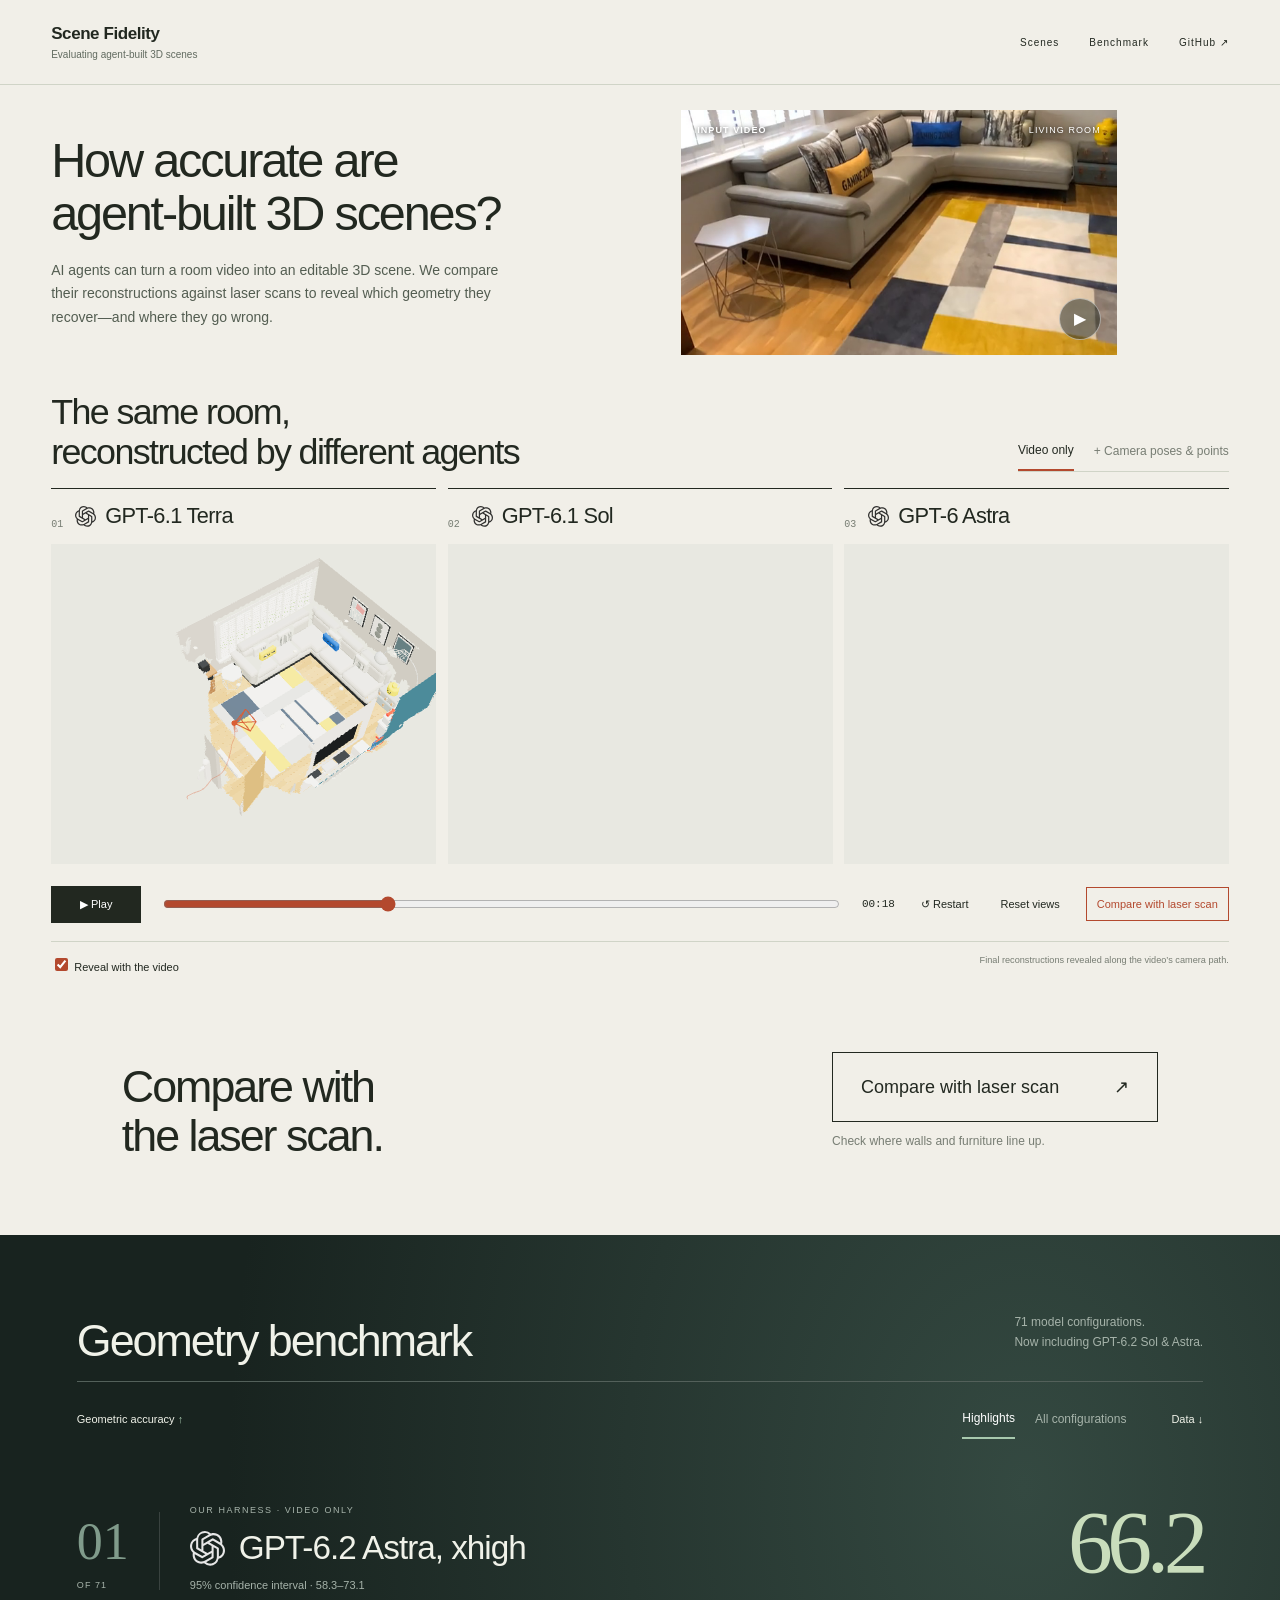
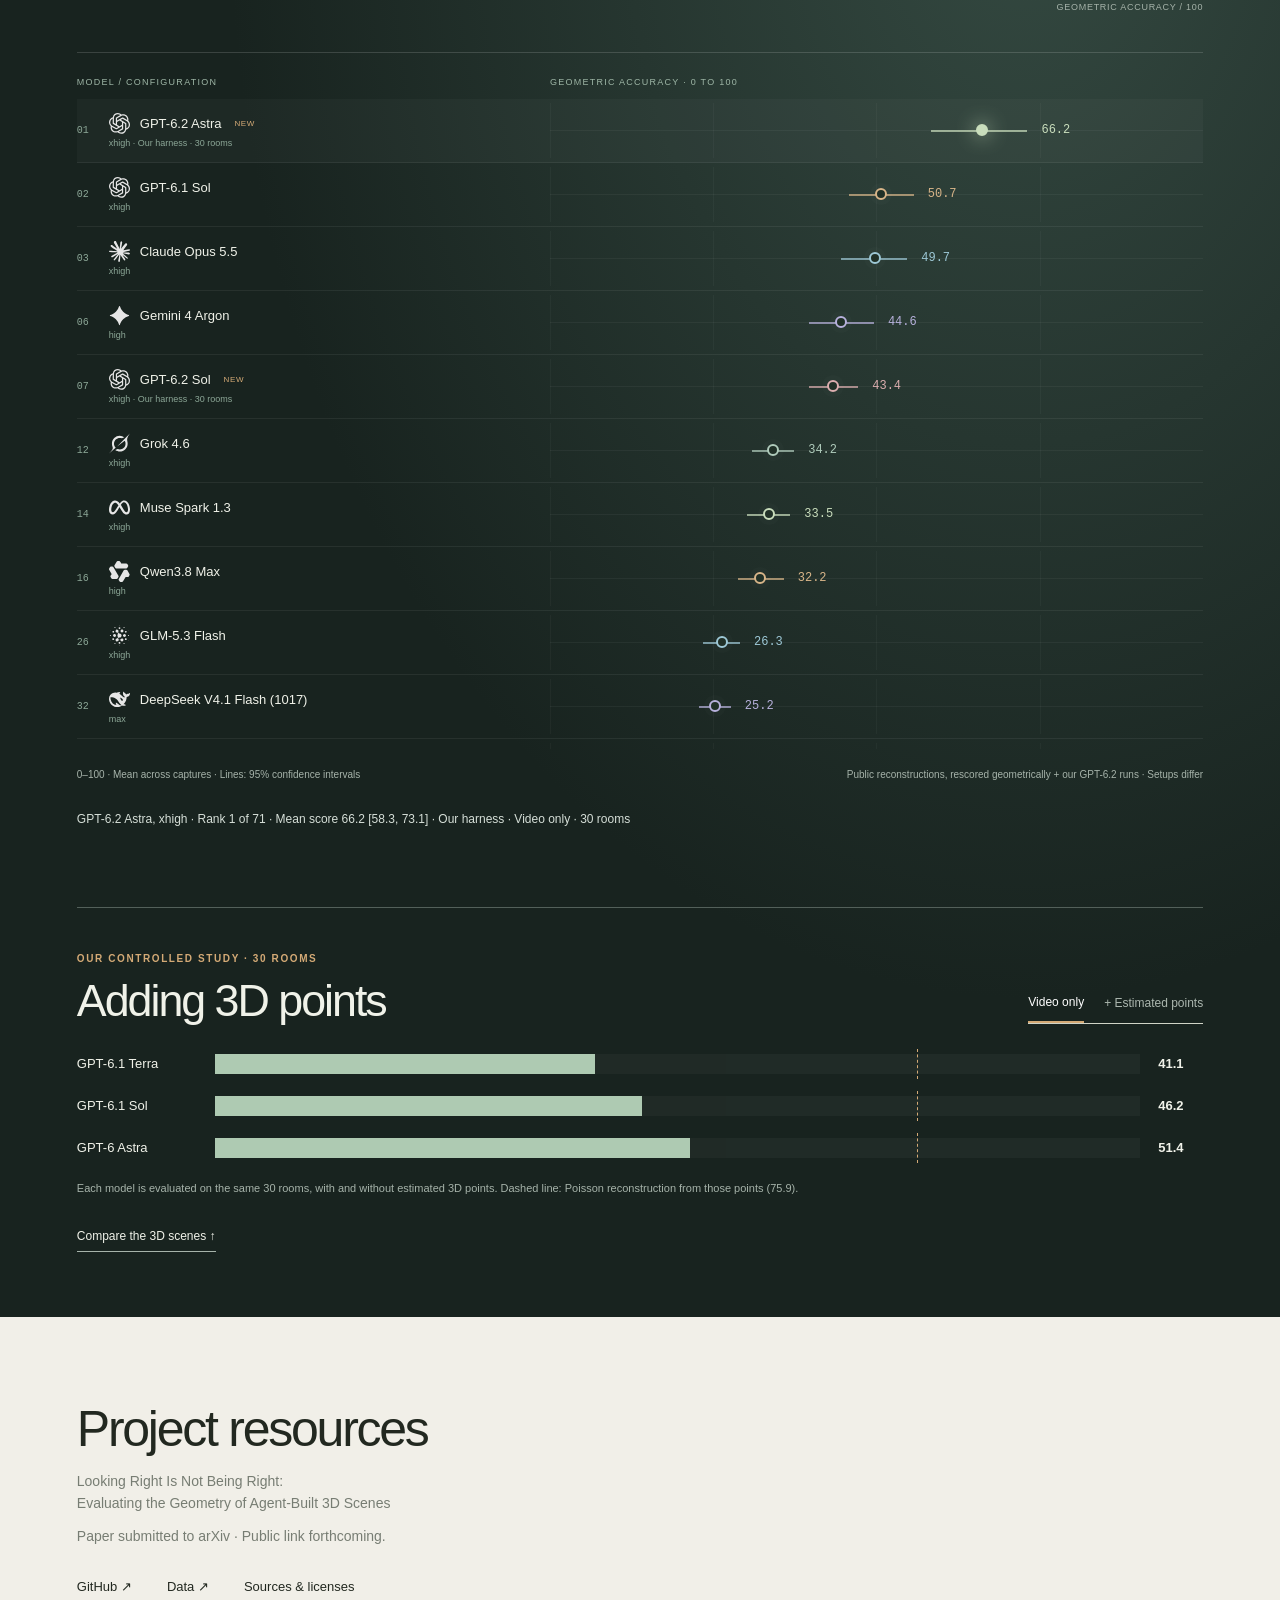
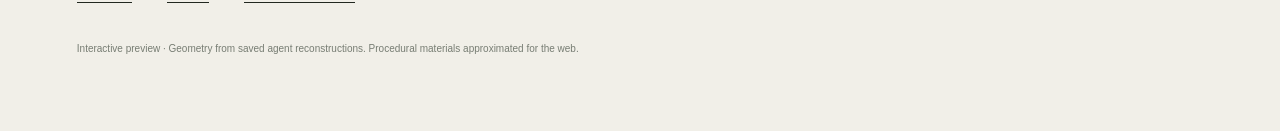
==== site/index.html @ ccc1dfe9 "Publish Scene Fidelity interactive geometry demo" ====
<!doctype html><html lang="en"><head><meta charset="UTF-8"><meta name="viewport" content="width=device-width,initial-scale=1"><title>Scene Fidelity — Evaluating Agent-Built 3D Scenes</title><meta name="description" content="Scene Fidelity evaluates the geometry of agent-built 3D scenes. Compare room reconstructions, inspect laser-scan alignment, and explore model scores."><meta name="theme-color" content="#f1efe8"><meta property="og:type" content="website"><meta property="og:title" content="Scene Fidelity"><meta property="og:description" content="How accurate are agent-built 3D scenes? Explore the reconstructions and geometry benchmark."><meta property="og:url" content="https://albertlongzi.github.io/looking-right-being-right/"><link rel="canonical" href="https://albertlongzi.github.io/looking-right-being-right/"><link rel="icon" type="image/svg+xml" href="favicon.svg"><link rel="stylesheet" href="style.css"></head><body>
<header><a class="project-identity" href="#"><strong>Scene Fidelity</strong><span>Evaluating agent-built 3D scenes</span></a><nav><a href="#compare">Scenes</a><a href="#benchmark">Benchmark</a><a href="https://github.com/Albertlongzi/looking-right-being-right" target="_blank" rel="noopener">GitHub ↗</a></nav></header>
<main><section class="opening"><div class="title"><h1>How accurate are<br>agent-built 3D scenes?</h1><p>AI agents can turn a room video into an editable 3D scene. We compare their reconstructions against laser scans to reveal which geometry they recover—and where they go wrong.</p></div><div class="source"><video id="video" src="./assets/video.mp4" poster="./assets/frame.png" muted playsinline preload="metadata" loop></video><span class="film-label">INPUT VIDEO <b>LIVING ROOM</b></span><button id="start" aria-label="Play synchronized comparison">▶</button></div></section>
<section id="compare" class="comparison-section"><div class="section-top"><div><h2>The same room,<br>reconstructed by different agents</h2></div><div class="conditions"><button class="active" data-condition="C0">Video only</button><button data-condition="C2">+ Camera poses &amp; points</button></div></div>
<div class="mobile-models" role="group" aria-label="Choose model"><button data-mobile="0" class="active">GPT-6.1 Terra</button><button data-mobile="1">GPT-6.1 Sol</button><button data-mobile="2">GPT-6 Astra</button></div><div class="triptych"><article><div class="model-head"><span>01</span><h3><img class="model-logo" src="logos/openai.svg" alt="">GPT-6.1 Terra</h3></div><iframe title="Terra interactive reconstruction" data-src="./viewer.html?model=terra"></iframe></article><article><div class="model-head"><span>02</span><h3><img class="model-logo" src="logos/openai.svg" alt="">GPT-6.1 Sol</h3></div><iframe title="Sol interactive reconstruction" data-src="./viewer.html?model=sol"></iframe></article><article><div class="model-head"><span>03</span><h3><img class="model-logo" src="logos/openai.svg" alt="">GPT-6 Astra</h3></div><iframe title="Astra interactive reconstruction" data-src="./viewer.html?model=astra"></iframe></article></div>
<div class="transport"><button id="play">▶ Play</button><input id="time" aria-label="Video timeline" type="range" min="0" max="54.8" step=".01" value="18"><output id="clock">00:18</output><button id="restart">↺ Restart</button><button id="reset">Reset views</button><button id="scan-near" aria-pressed="false">Compare with laser scan</button></div>
<div id="scan-compare" hidden><div class="scan-legend"><span>RECONSTRUCTION</span><span>LASER SCAN</span></div><label for="scan-split">Slide to compare the same space</label><input id="scan-split" type="range" min="0" max="100" value="50" aria-label="Reconstruction versus laser scan"><p>Same viewpoint and scale · Both cut at 1.25 m above the floor to expose the interior.</p></div><div class="reveal-row"><label><input id="reveal" type="checkbox" checked> Reveal with the video</label><small>Final reconstructions revealed along the video’s camera path.</small></div>
<div class="truth"><div><h2>Compare with<br>the laser scan.</h2></div><div><button id="scan" aria-pressed="false">Compare with laser scan <span>↗</span></button><p>Check where walls and furniture line up.</p></div></div>
</section>
<section id="benchmark"><div class="section-top"><div><h2>Geometry benchmark</h2></div><p class="bench-note">71 model configurations.<br>Now including GPT-6.2 Sol &amp; Astra.</p></div><div class="board-top"><span>Geometric accuracy <b>↑</b></span><div><button id="families" class="active">Highlights</button><button id="all">All configurations</button></div><a href="benchmark.json" download>Data ↓</a></div><div id="leader-focus" aria-live="polite"></div><div class="map-label"><span>MODEL / CONFIGURATION</span><span>GEOMETRIC ACCURACY · 0 TO 100</span></div><div id="chart" aria-label="Geometric accuracy by model family"></div><div class="board-foot"><span>0–100 · Mean across captures · Lines: 95% confidence intervals</span><span>Public reconstructions, rescored geometrically + our GPT-6.2 runs · Setups differ</span></div><p class="benchmark-detail" id="detail" aria-live="polite">Select a model to explore its score and uncertainty.</p>
<div class="study"><span class="kicker">OUR CONTROLLED STUDY · 30 ROOMS</span><div class="study-heading"><h2>Adding 3D points</h2><div class="conditions"><button data-study="video" class="active">Video only</button><button data-study="points">+ Estimated points</button></div></div><div id="study-bars"></div><p class="study-note">Each model is evaluated on the same 30 rooms, with and without estimated 3D points. Dashed line: Poisson reconstruction from those points (75.9).</p><a class="back-link" href="#compare" id="try-points">Compare the 3D scenes ↑</a></div></section>
<footer><h2>Project resources</h2><p class="paper-title">Looking Right Is Not Being Right:<br>Evaluating the Geometry of Agent-Built 3D Scenes</p><p id="paper-status">Paper submitted to arXiv · Public link forthcoming.</p><div><a href="https://github.com/Albertlongzi/looking-right-being-right" target="_blank" rel="noopener">GitHub ↗</a><a href="https://huggingface.co/datasets/Zylong/looking-right-being-right" target="_blank" rel="noopener">Data ↗</a><a href="credits.html">Sources &amp; licenses</a></div><small>Interactive preview · Geometry from saved agent reconstructions. Procedural materials approximated for the web.</small></footer></main><script type="module" src="page.js"></script></body></html>
---- site/style.css ----
:root{--paper:#f1efe8;--ink:#222820;--mute:#777d73;--accent:#b3492e;--line:#d0d4c7}*{box-sizing:border-box}body{margin:0;background:var(--paper);color:var(--ink);font-family:Arial,sans-serif}html{scroll-behavior:smooth}a{color:inherit;text-decoration:none}button{font:inherit;color:inherit;cursor:pointer}button,a,input{outline-offset:5px}header{padding:24px 4%;display:flex;justify-content:space-between;border-bottom:1px solid var(--line);font-size:10px;letter-spacing:.1em}header>a{font-weight:700}nav{display:flex;gap:30px}.opening{display:grid;grid-template-columns:1fr 1fr;min-height:370px;padding:35px 4% 25px;gap:7%;align-items:center}.kicker{font-size:10px;letter-spacing:.16em;color:var(--accent);font-weight:700}h1{font-size:clamp(40px,5vw,78px);font-weight:400;letter-spacing:-.065em;line-height:1.02;margin:20px 0}em{font:inherit;font-family:Georgia,serif;color:var(--accent)}.title p{font-size:14px;color:var(--mute)}.source{position:relative;aspect-ratio:16/9;overflow:hidden;background:#252920}.source video{width:100%;height:100%;object-fit:cover}.film-label{position:absolute;top:15px;left:16px;right:16px;font-size:9px;letter-spacing:.12em;color:white;text-shadow:0 1px 5px #000}.film-label b{float:right;font-weight:400}#start{position:absolute;bottom:15px;right:16px;border:1px solid #ffffff80;border-radius:50%;width:42px;height:42px;background:#1d241f80;color:white}.comparison-section{padding:20px 4% 0}.section-top{display:flex;justify-content:space-between;align-items:end;margin-bottom:25px;gap:20px}h2{font-size:clamp(30px,3.5vw,54px);letter-spacing:-.045em;font-weight:400;margin:10px 0 0;line-height:1.08}.conditions{display:flex;border-bottom:1px solid var(--line);gap:20px}.conditions button,.board-top button{border:0;background:none;padding:12px 0;font-size:12px;color:var(--mute)}.conditions button.active,.board-top button.active{border-bottom:2px solid var(--accent);color:var(--ink)}.triptych{display:grid;grid-template-columns:repeat(3,1fr);gap:12px}.model-head{display:flex;align-items:baseline;gap:12px;border-top:1px solid var(--ink);padding:14px 0}.model-head>span{font:10px monospace;color:var(--mute)}h3{font-size:23px;font-weight:400;letter-spacing:-.03em;margin:0}.model-head small{margin-left:auto;color:var(--mute);font-size:10px}iframe{border:0;width:100%;height:clamp(260px,28vw,430px);background:#e8e8e1}.transport{display:flex;gap:20px;align-items:center;border-bottom:1px solid var(--line);padding:18px 0}.transport button{background:none;border:0;font-size:11px}.transport #play{background:var(--ink);color:white;min-width:90px;padding:12px}.transport input{flex:1;min-width:0;accent-color:var(--accent)}output{font:11px monospace}.reveal-row{display:flex;justify-content:space-between;padding:13px 0;font-size:11px}.reveal-row small{color:var(--mute)}input[type=checkbox]{accent-color:var(--accent)}.truth{display:flex;justify-content:space-between;align-items:center;padding:65px 6% 75px;gap:20px}.truth h2{font-size:clamp(35px,4vw,64px)}#scan{border:1px solid var(--ink);background:transparent;font-size:18px;padding:23px 28px;min-width:300px;transition:.2s}#scan span{margin-left:50px}#scan:hover,#scan[aria-pressed=true]{background:var(--ink);color:white}.truth p{font-size:12px;color:var(--mute)}#benchmark{background:#1e2826;color:#f0f2e9;padding:65px 6%;scroll-margin-top:10px}#benchmark .kicker{color:#d4aa76}.bench-note{color:#a6b3aa;font-size:12px;line-height:1.7}.board-top{display:flex;align-items:center;gap:25px;border-top:1px solid #53605a;padding:17px 0;font-size:11px}.board-top b{color:#a7c8ad}.board-top>div{margin-left:auto;display:flex;gap:20px}.board-top button{color:#a6b3aa}.board-top button.active{color:white;border-color:#a7c8ad}.board-top>a{margin-left:20px}#chart{display:flex;gap:14px;height:330px;align-items:stretch;overflow-x:auto;padding-top:25px;scrollbar-color:#768b7d #1e2826}.bar-item{min-width:65px;flex:1;background:none;border:0;color:inherit;position:relative;display:flex;flex-direction:column;justify-content:end;align-items:center;padding:0 0 5px}.bar-space{height:245px;width:100%;display:flex;align-items:flex-end;justify-content:center;position:relative;border-bottom:1px solid #53605a;background:repeating-linear-gradient(to top,transparent 0,transparent 60px,#ffffff09 60px,#ffffff09 61px)}.bar{width:65%;max-width:60px;height:var(--height);background:linear-gradient(0deg,#638976,#c9ddbc);position:relative;transition:filter .2s}.bar-item:nth-child(3n+2) .bar{background:linear-gradient(0deg,#6a8588,#c2d3d2)}.bar-item:hover .bar,.bar-item.selected .bar{filter:brightness(1.3)}.bar-value{position:absolute;top:-23px;left:0;width:100%;font-size:13px}.ci{position:absolute;bottom:var(--lo);height:var(--range);width:1px;background:#f8f2d9;left:50%;z-index:2}.ci:before,.ci:after{content:'';position:absolute;width:7px;height:1px;background:inherit;left:-3px}.ci:after{bottom:0}.bar-name{height:45px;font-size:10px;line-height:1.3;margin-top:14px;max-width:95px}.board-foot{display:flex;justify-content:space-between;font-size:10px;color:#a6b3aa;padding:20px 0;gap:20px}.benchmark-detail{min-height:40px;font-size:12px;color:#d6dfd8}.study{margin-top:55px;padding-top:40px;border-top:1px solid #53605a}.study-heading{display:flex;align-items:end;justify-content:space-between;gap:25px;margin-bottom:30px}.study-heading em{color:#d4aa76}.study .conditions button{color:#acb7af}.study .conditions button.active{color:white;border-color:#d4aa76}.study-row{display:grid;grid-template-columns:65px 1fr 45px;gap:18px;align-items:center;margin:22px 0;font-size:13px}.study-track{height:20px;background:#ffffff09;position:relative}.study-track:after{content:'';position:absolute;left:75.9%;top:-5px;bottom:-5px;border-left:1px dashed #d4aa76}.study-fill{height:100%;background:#aecab2;transition:width .7s cubic-bezier(.2,.7,.2,1)}.study-note{font-size:11px;color:#a6b3aa;line-height:1.6}.back-link{display:inline-block;margin-top:20px;border-bottom:1px solid #a6b3aa;padding-bottom:8px;font-size:12px}footer{padding:75px 6%}footer h2{font-size:clamp(38px,5vw,75px)}footer p{color:var(--mute);font-size:14px}footer>div{display:flex;gap:35px;margin:35px 0}footer a{border-bottom:1px solid var(--ink);padding-bottom:8px;font-size:13px}footer small{color:var(--mute);font-size:10px}.title,.source{animation:arrive .8s both}.source{animation-delay:.12s}@keyframes arrive{from{opacity:0;transform:translateY(15px)}to{opacity:1;transform:none}}@media(max-width:700px){header{font-size:8px}nav{gap:15px}.opening{gap:20px;grid-template-columns:1fr;padding-top:28px}h1{font-size:52px}.source{aspect-ratio:16/9}.section-top{display:block}.conditions{margin-top:18px;width:max-content}.triptych{gap:5px}iframe{height:235px}.model-head{gap:5px}.model-head h3{font-size:17px}.model-head small{display:none}.transport{gap:8px;flex-wrap:wrap}.transport #reset{display:none}.reveal-row{gap:15px;line-height:1.5}.reveal-row small{max-width:160px}.truth{padding:45px 0;display:block}.truth>div+div{margin-top:25px}#scan{min-width:0;width:100%}#benchmark{padding:45px 5%}.board-top{flex-wrap:wrap;gap:12px}.board-top>div{margin-left:0}.board-top>a{margin-left:auto}.board-foot{display:block;line-height:1.8}.board-foot span{display:block}.study-heading{display:block}footer{padding:50px 5%}}@media(prefers-reduced-motion:reduce){*{animation:none!important;transition:none!important;scroll-behavior:auto!important}}

@media(min-width:701px){.opening{min-height:280px;padding-top:25px;padding-bottom:15px}.source{max-height:245px}.section-top{margin-bottom:16px}.comparison-section{padding-top:12px}iframe{height:clamp(235px,25vw,390px)}}

#scan-near{border:1px solid var(--accent);padding:10px;color:var(--accent)}#scan-near[aria-pressed=true]{background:var(--accent);color:white}
/* Score atlas: precise position, full names, a focused configuration. */
.model-head h3{font-size:clamp(15px,1.7vw,24px)}.mobile-models{display:none}#benchmark{background:radial-gradient(ellipse at 80% 15%,#344941 0,transparent 55%),#18231f}#leader-focus{display:flex;align-items:center;gap:30px;padding:34px 0 40px;border-bottom:1px solid #ffffff25;min-height:180px}.focus-rank{font:52px Georgia,serif;color:#809b8b;border-right:1px solid #ffffff25;padding-right:30px}.focus-rank small,.focus-score small{display:block;font:9px Arial;letter-spacing:.12em;color:#a6b3aa;margin-top:9px}.focus-name>span{font-size:9px;letter-spacing:.17em;color:#a6b3aa}.focus-name h3{font-size:clamp(20px,2.6vw,36px);margin:12px 0}.focus-name p{font-size:11px;color:#a6b3aa}.focus-score{font:clamp(55px,7vw,90px) Georgia,serif;margin-left:auto;letter-spacing:-.06em;text-align:right}.focus-score small{letter-spacing:.08em}.map-label{display:grid;grid-template-columns:42% 58%;font-size:9px;letter-spacing:.14em;color:#9eb6a6;padding:24px 0 12px}#chart{display:block;height:auto;max-height:650px;overflow-y:auto;overflow-x:hidden;padding:0;scrollbar-width:thin}.rank-row{display:grid;grid-template-columns:42% 58%;width:100%;align-items:center;min-height:57px;padding:4px 0;background:none;border:0;border-bottom:1px solid #ffffff10;color:inherit;text-align:left;transition:background .2s}.rank-row:hover,.rank-row.selected{background:#ffffff07}.rank-name{display:grid;grid-template-columns:32px 1fr;align-items:center;padding-right:15px}.rank-name i{font:10px monospace;color:#8ca797;grid-row:span 2}.rank-name strong{font-size:13px;font-weight:400}.rank-name small{font-size:9px;color:#8ca797;margin-top:4px}.rank-track{display:block;position:relative;height:55px;background:repeating-linear-gradient(to right,#ffffff09 0,#ffffff09 1px,transparent 1px,transparent 25%)}.rank-track:before{content:'';position:absolute;left:0;right:0;top:50%;border-top:1px solid #ffffff0c}.rank-interval{position:absolute;height:2px;top:50%;background:var(--row-color);opacity:.7}.rank-node{position:absolute;top:50%;width:12px;height:12px;transform:translate(-50%,-50%);border:2px solid var(--row-color);background:#203027;border-radius:50%;box-shadow:0 0 0 5px #ffffff04;transition:.2s}.rank-row.selected .rank-node,.rank-row:hover .rank-node{background:var(--row-color);box-shadow:0 0 20px var(--row-color)}.rank-track b{position:absolute;top:calc(50% - 7px);font:12px monospace;color:var(--row-color)}.study-row{grid-template-columns:120px 1fr 45px}#chart:focus-within{scroll-behavior:smooth}@media(max-width:700px){.mobile-models{display:flex;gap:5px;margin:15px 0}.mobile-models button{flex:1;border:1px solid var(--line);padding:12px 4px;background:none;font-size:10px}.mobile-models button.active{background:var(--ink);color:white}.triptych{display:block}.triptych article{display:none}.triptych article.mobile-current{display:block}.triptych iframe{height:340px}.model-head h3{font-size:20px}.model-head{padding:10px 0}.focus-rank{display:none}#leader-focus{gap:10px;min-height:155px;padding:25px 0}.focus-name h3{font-size:21px}.focus-name p{font-size:10px}.focus-score{font-size:58px}.focus-score small{font-size:7px;max-width:110px;line-height:1.5}.map-label{grid-template-columns:47% 53%;font-size:7px}.rank-row{grid-template-columns:47% 53%}.rank-name{grid-template-columns:22px 1fr;padding-right:8px}.rank-name strong{font-size:11px}.rank-track b{font-size:10px}.study-row{grid-template-columns:103px 1fr 35px;font-size:11px}.transport button{min-height:40px}.conditions button{min-height:44px}}
@media(max-width:700px){.transport{display:grid;grid-template-columns:90px 1fr auto}.transport #time{grid-column:1 / -1;grid-row:1;width:100%;height:25px}.transport #clock{grid-row:2;grid-column:2}.transport #restart{grid-row:2;grid-column:3}.transport #scan-near{grid-column:1 / -1}.rank-track{height:62px}}

.brand-logo{width:21px;height:21px;object-fit:contain;filter:brightness(0) invert(.9);flex-shrink:0}.rank-name strong{display:flex;align-items:center;gap:10px}.new-tag{font:8px Arial;letter-spacing:.08em;color:#d4aa76;margin-left:3px}.focus-name h3{display:flex;align-items:center;gap:14px}.focus-logo{width:35px;height:35px;filter:brightness(0) invert(.9)}
#scan-compare{padding:22px 24px;background:#e0e6df;border-bottom:1px solid #a7b6a7}#scan-compare[hidden]{display:none}.scan-legend{display:flex;justify-content:space-between;font-size:10px;font-weight:bold;letter-spacing:.1em}.scan-legend span:last-child{color:#206a6c}#scan-compare label{display:block;text-align:center;font-size:13px;margin:8px 0}#scan-split{width:100%;accent-color:#206a6c;height:30px}#scan-compare p{font-size:11px;text-align:center;color:#59685b;margin:6px 0 0}
@media(max-width:700px){.brand-logo{width:16px;height:16px}.rank-name strong{gap:6px;flex-wrap:wrap}.new-tag{font-size:7px}.focus-logo{width:24px;height:24px}.focus-name h3{gap:8px;font-size:18px}.rank-name small{font-size:8px;line-height:1.5}.focus-score{font-size:50px}.focus-name{min-width:0}.focus-name>span{font-size:8px}}

.model-head h3{display:flex;align-items:center;gap:9px}.model-logo{width:21px;height:21px;opacity:.8}

/* Direct editorial copy: one headline, one explanation, then the scenes. */
header>a{font-size:13px;letter-spacing:0;font-weight:600}.title h1{font-size:clamp(36px,4.6vw,67px);letter-spacing:-.045em;line-height:1.06;margin:12px 0 20px}.title p{font-size:14px;line-height:1.65;max-width:450px;color:#535d51}.truth h2{font-size:clamp(32px,3.5vw,52px)}footer h2{font-size:clamp(32px,4vw,50px)}.paper-title{line-height:1.6}.film-label{font-weight:600}
@media(max-width:700px){header>a{font-size:11px}.title h1{font-size:clamp(33px,8.9vw,46px);margin:8px 0 15px}.title p{font-size:13px;line-height:1.65}.opening{gap:22px}.section-top h2{font-size:32px}.conditions{gap:14px}.conditions button{font-size:11px}}

/* Scene Fidelity identity and research-question opening. */
.project-identity{display:flex;flex-direction:column;gap:5px}.project-identity strong{font-size:17px;letter-spacing:-.025em;font-weight:600}.project-identity span{font-size:10px;font-weight:400;letter-spacing:0;color:#626b60}header{align-items:center}.title h1{font-size:clamp(34px,3.8vw,56px);line-height:1.08}.comparison-section>.section-top h2{font-size:clamp(27px,2.8vw,40px);line-height:1.12}.comparison-section>.section-top{gap:30px}
@media(max-width:700px){.project-identity strong{font-size:16px}.project-identity span{font-size:9px;max-width:150px;line-height:1.35}header{gap:12px}header nav{gap:12px}.title h1{font-size:clamp(30px,8.1vw,43px);letter-spacing:-.045em}.comparison-section>.section-top h2{font-size:28px}.title p{max-width:450px}}
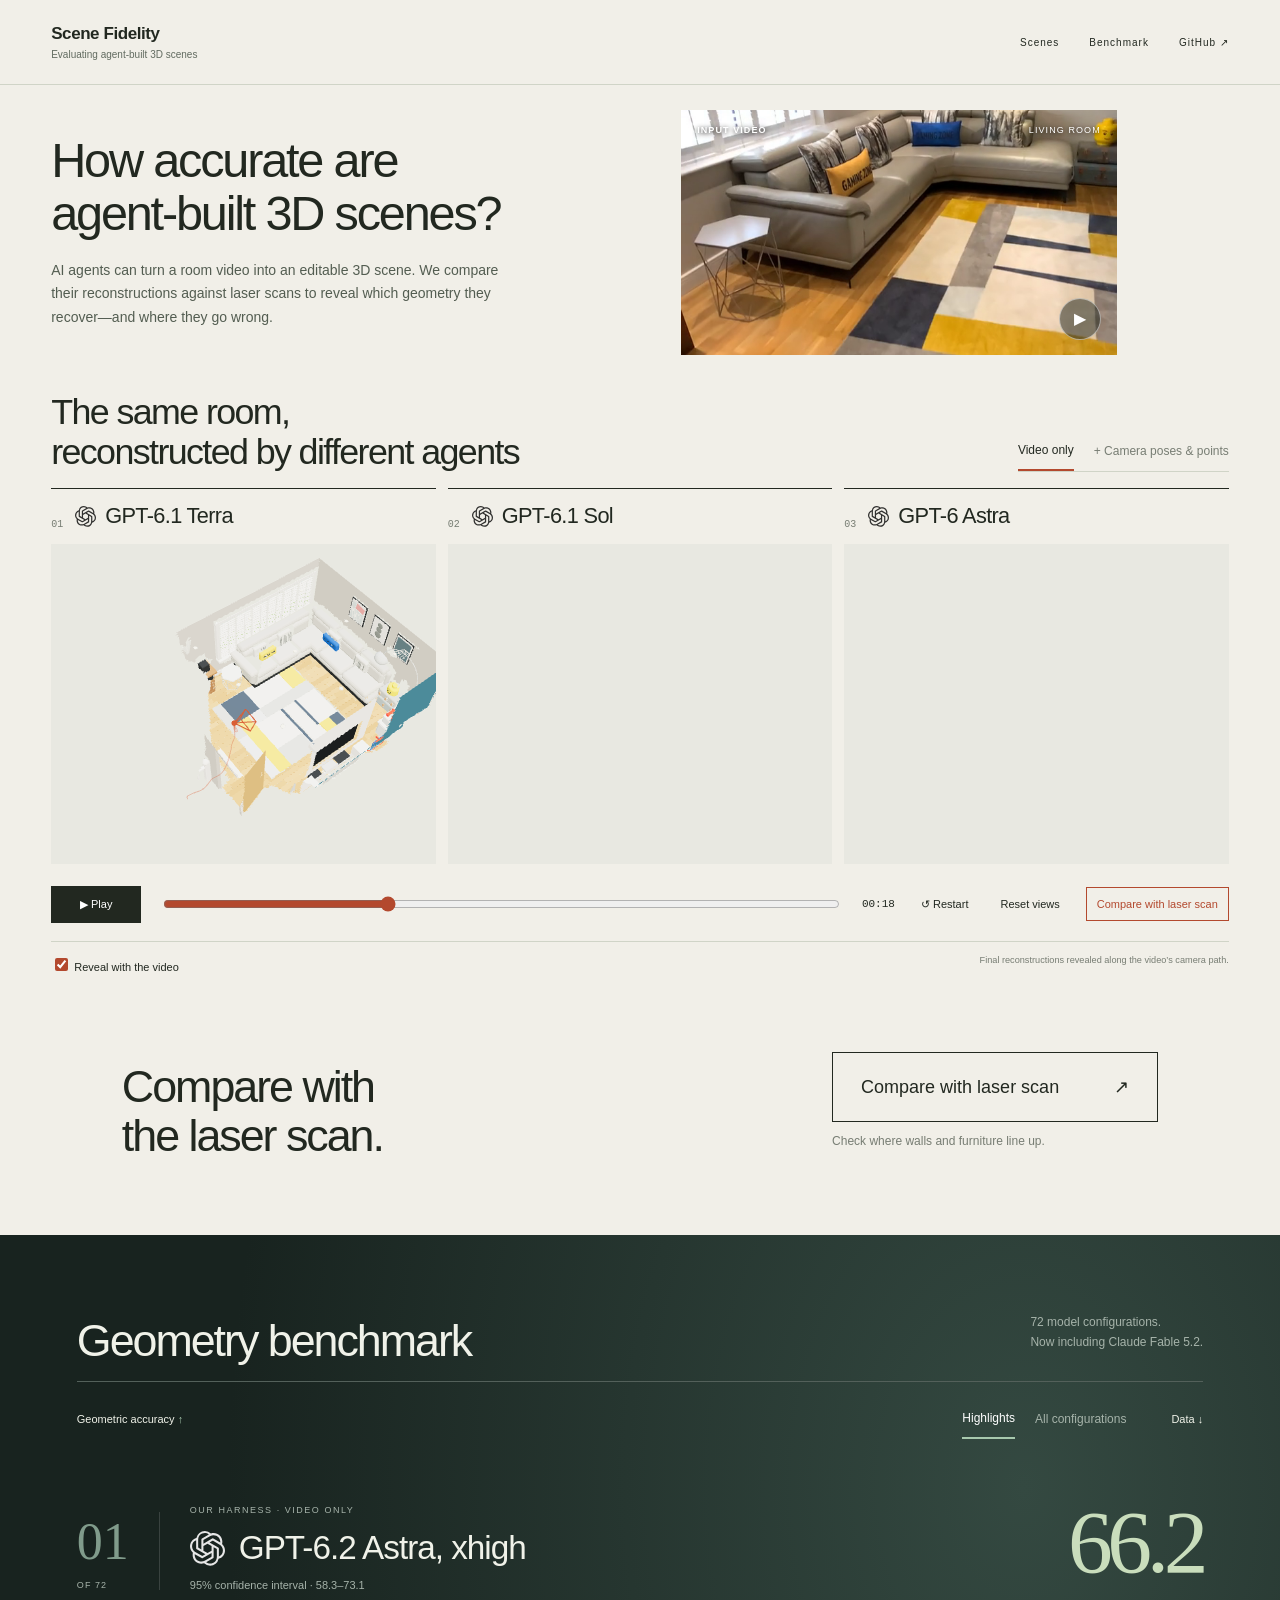
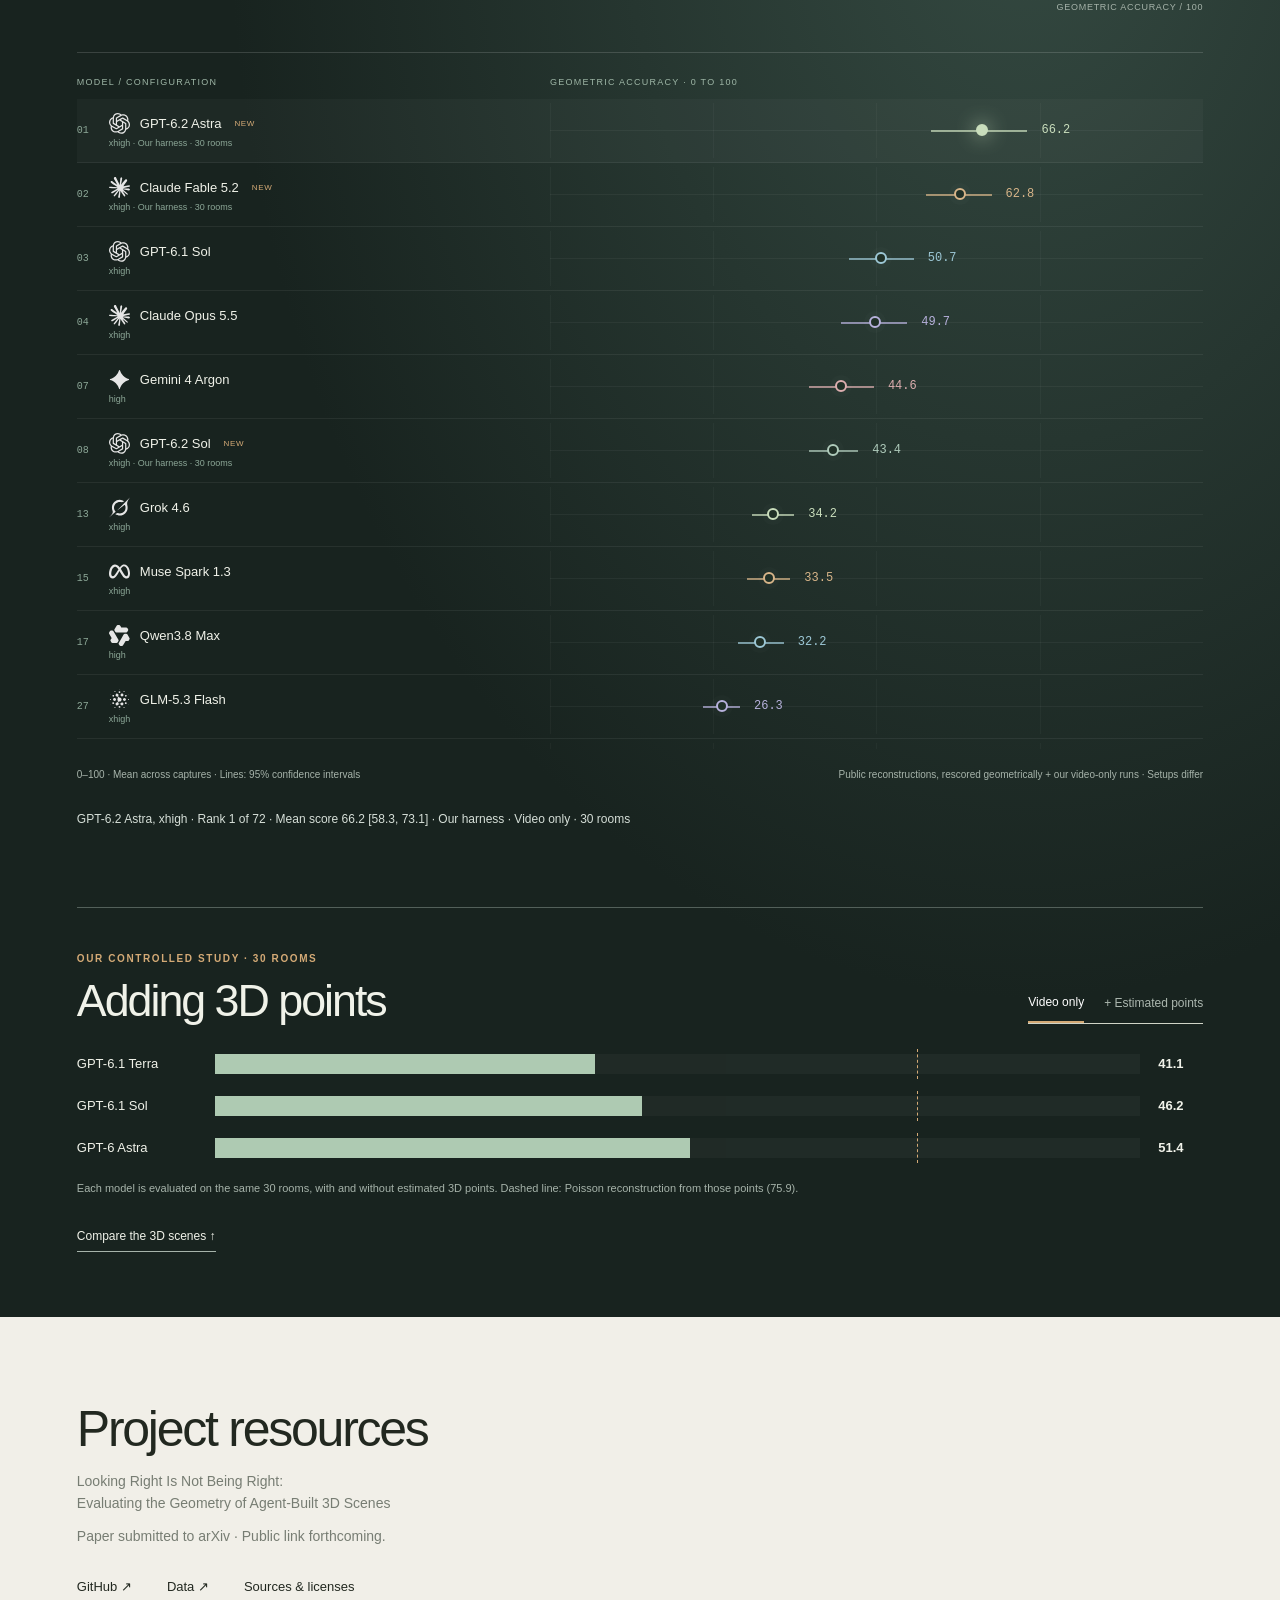
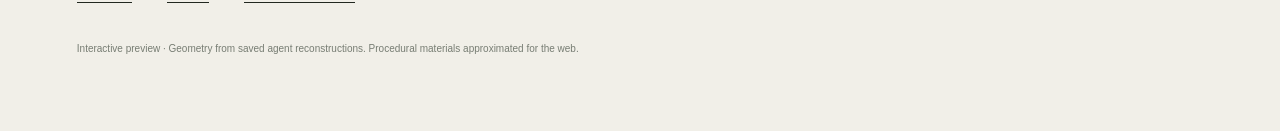
==== commit 08c93ca2: "Add Claude Fable 5.2 video-only result to the geometry benchmark" ====
--- a/site/index.html
+++ b/site/index.html
@@ -7,6 +7,6 @@
 <div id="scan-compare" hidden><div class="scan-legend"><span>RECONSTRUCTION</span><span>LASER SCAN</span></div><label for="scan-split">Slide to compare the same space</label><input id="scan-split" type="range" min="0" max="100" value="50" aria-label="Reconstruction versus laser scan"><p>Same viewpoint and scale · Both cut at 1.25 m above the floor to expose the interior.</p></div><div class="reveal-row"><label><input id="reveal" type="checkbox" checked> Reveal with the video</label><small>Final reconstructions revealed along the video’s camera path.</small></div>
 <div class="truth"><div><h2>Compare with<br>the laser scan.</h2></div><div><button id="scan" aria-pressed="false">Compare with laser scan <span>↗</span></button><p>Check where walls and furniture line up.</p></div></div>
 </section>
-<section id="benchmark"><div class="section-top"><div><h2>Geometry benchmark</h2></div><p class="bench-note">71 model configurations.<br>Now including GPT-6.2 Sol &amp; Astra.</p></div><div class="board-top"><span>Geometric accuracy <b>↑</b></span><div><button id="families" class="active">Highlights</button><button id="all">All configurations</button></div><a href="benchmark.json" download>Data ↓</a></div><div id="leader-focus" aria-live="polite"></div><div class="map-label"><span>MODEL / CONFIGURATION</span><span>GEOMETRIC ACCURACY · 0 TO 100</span></div><div id="chart" aria-label="Geometric accuracy by model family"></div><div class="board-foot"><span>0–100 · Mean across captures · Lines: 95% confidence intervals</span><span>Public reconstructions, rescored geometrically + our GPT-6.2 runs · Setups differ</span></div><p class="benchmark-detail" id="detail" aria-live="polite">Select a model to explore its score and uncertainty.</p>
+<section id="benchmark"><div class="section-top"><div><h2>Geometry benchmark</h2></div><p class="bench-note">72 model configurations.<br>Now including Claude Fable 5.2.</p></div><div class="board-top"><span>Geometric accuracy <b>↑</b></span><div><button id="families" class="active">Highlights</button><button id="all">All configurations</button></div><a href="benchmark.json" download>Data ↓</a></div><div id="leader-focus" aria-live="polite"></div><div class="map-label"><span>MODEL / CONFIGURATION</span><span>GEOMETRIC ACCURACY · 0 TO 100</span></div><div id="chart" aria-label="Geometric accuracy by model family"></div><div class="board-foot"><span>0–100 · Mean across captures · Lines: 95% confidence intervals</span><span>Public reconstructions, rescored geometrically + our video-only runs · Setups differ</span></div><p class="benchmark-detail" id="detail" aria-live="polite">Select a model to explore its score and uncertainty.</p>
 <div class="study"><span class="kicker">OUR CONTROLLED STUDY · 30 ROOMS</span><div class="study-heading"><h2>Adding 3D points</h2><div class="conditions"><button data-study="video" class="active">Video only</button><button data-study="points">+ Estimated points</button></div></div><div id="study-bars"></div><p class="study-note">Each model is evaluated on the same 30 rooms, with and without estimated 3D points. Dashed line: Poisson reconstruction from those points (75.9).</p><a class="back-link" href="#compare" id="try-points">Compare the 3D scenes ↑</a></div></section>
 <footer><h2>Project resources</h2><p class="paper-title">Looking Right Is Not Being Right:<br>Evaluating the Geometry of Agent-Built 3D Scenes</p><p id="paper-status">Paper submitted to arXiv · Public link forthcoming.</p><div><a href="https://github.com/Albertlongzi/looking-right-being-right" target="_blank" rel="noopener">GitHub ↗</a><a href="https://huggingface.co/datasets/Zylong/looking-right-being-right" target="_blank" rel="noopener">Data ↗</a><a href="credits.html">Sources &amp; licenses</a></div><small>Interactive preview · Geometry from saved agent reconstructions. Procedural materials approximated for the web.</small></footer></main><script type="module" src="page.js"></script></body></html>
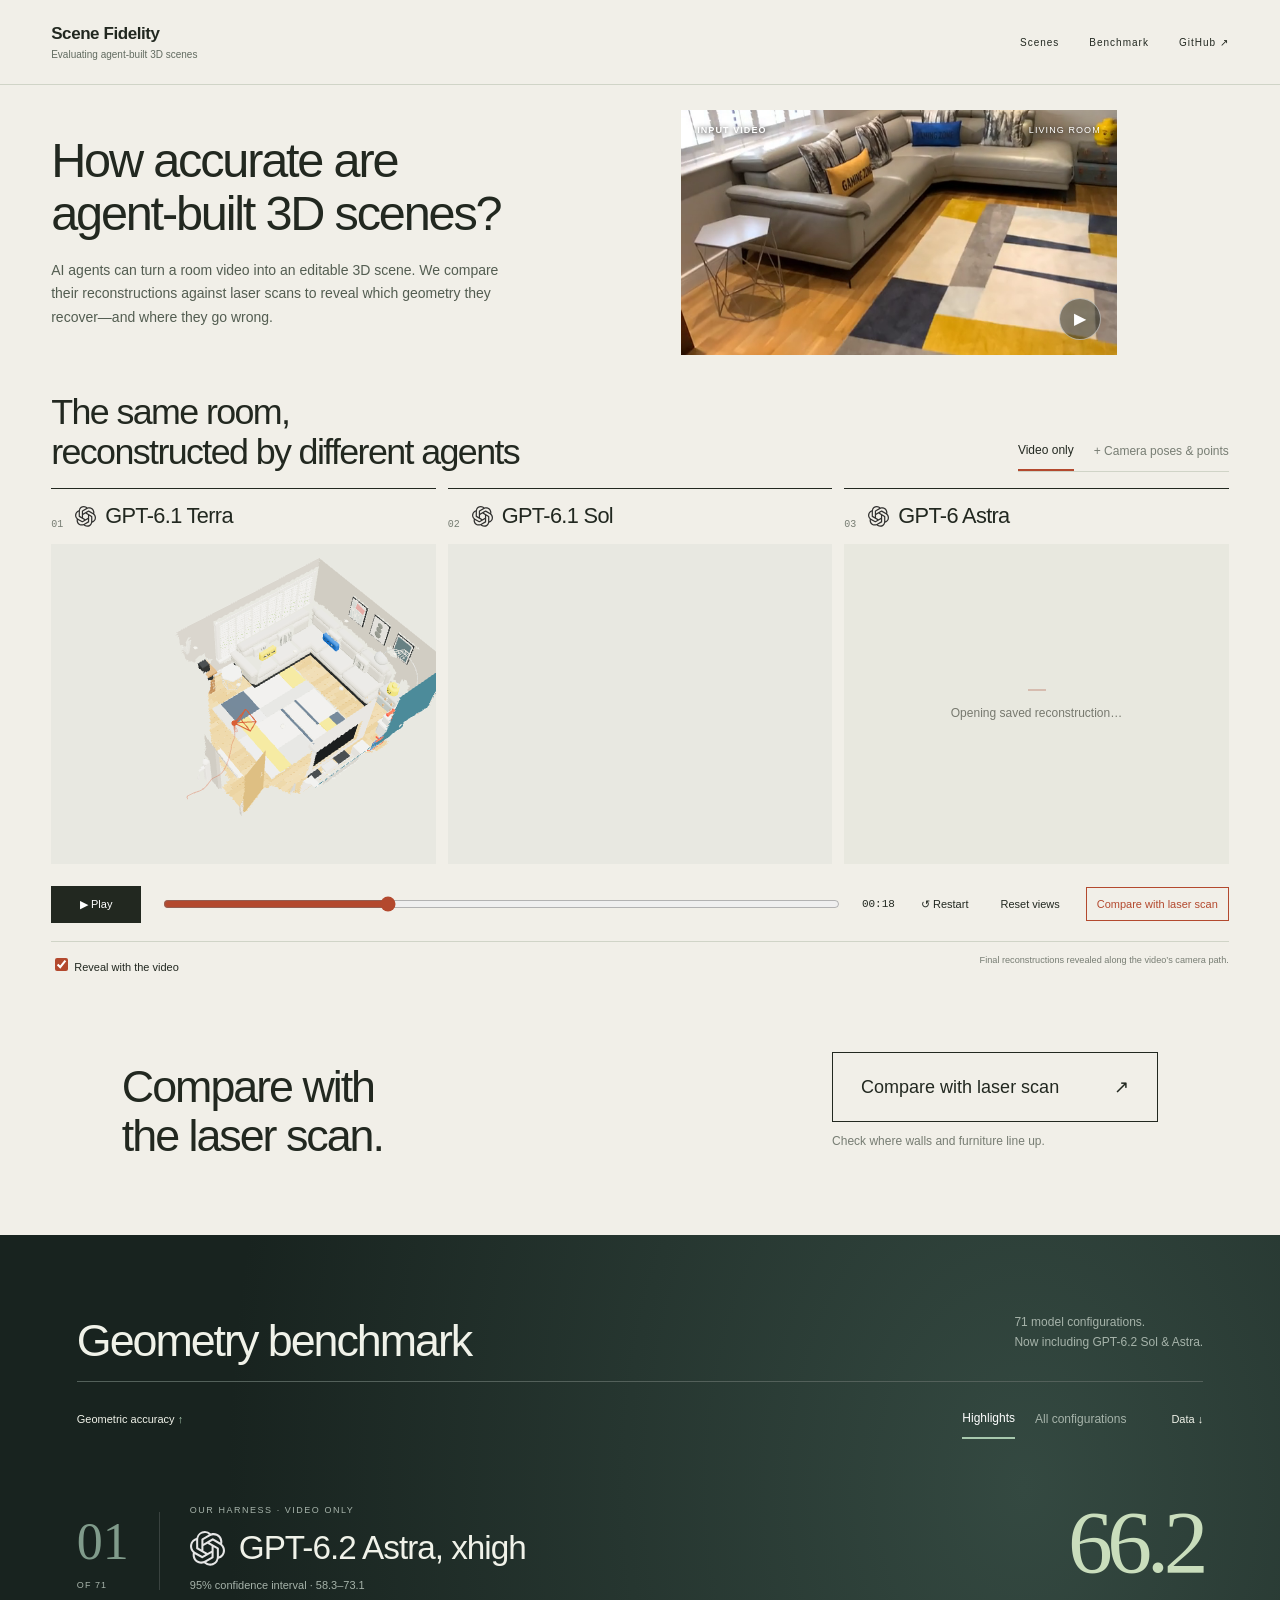
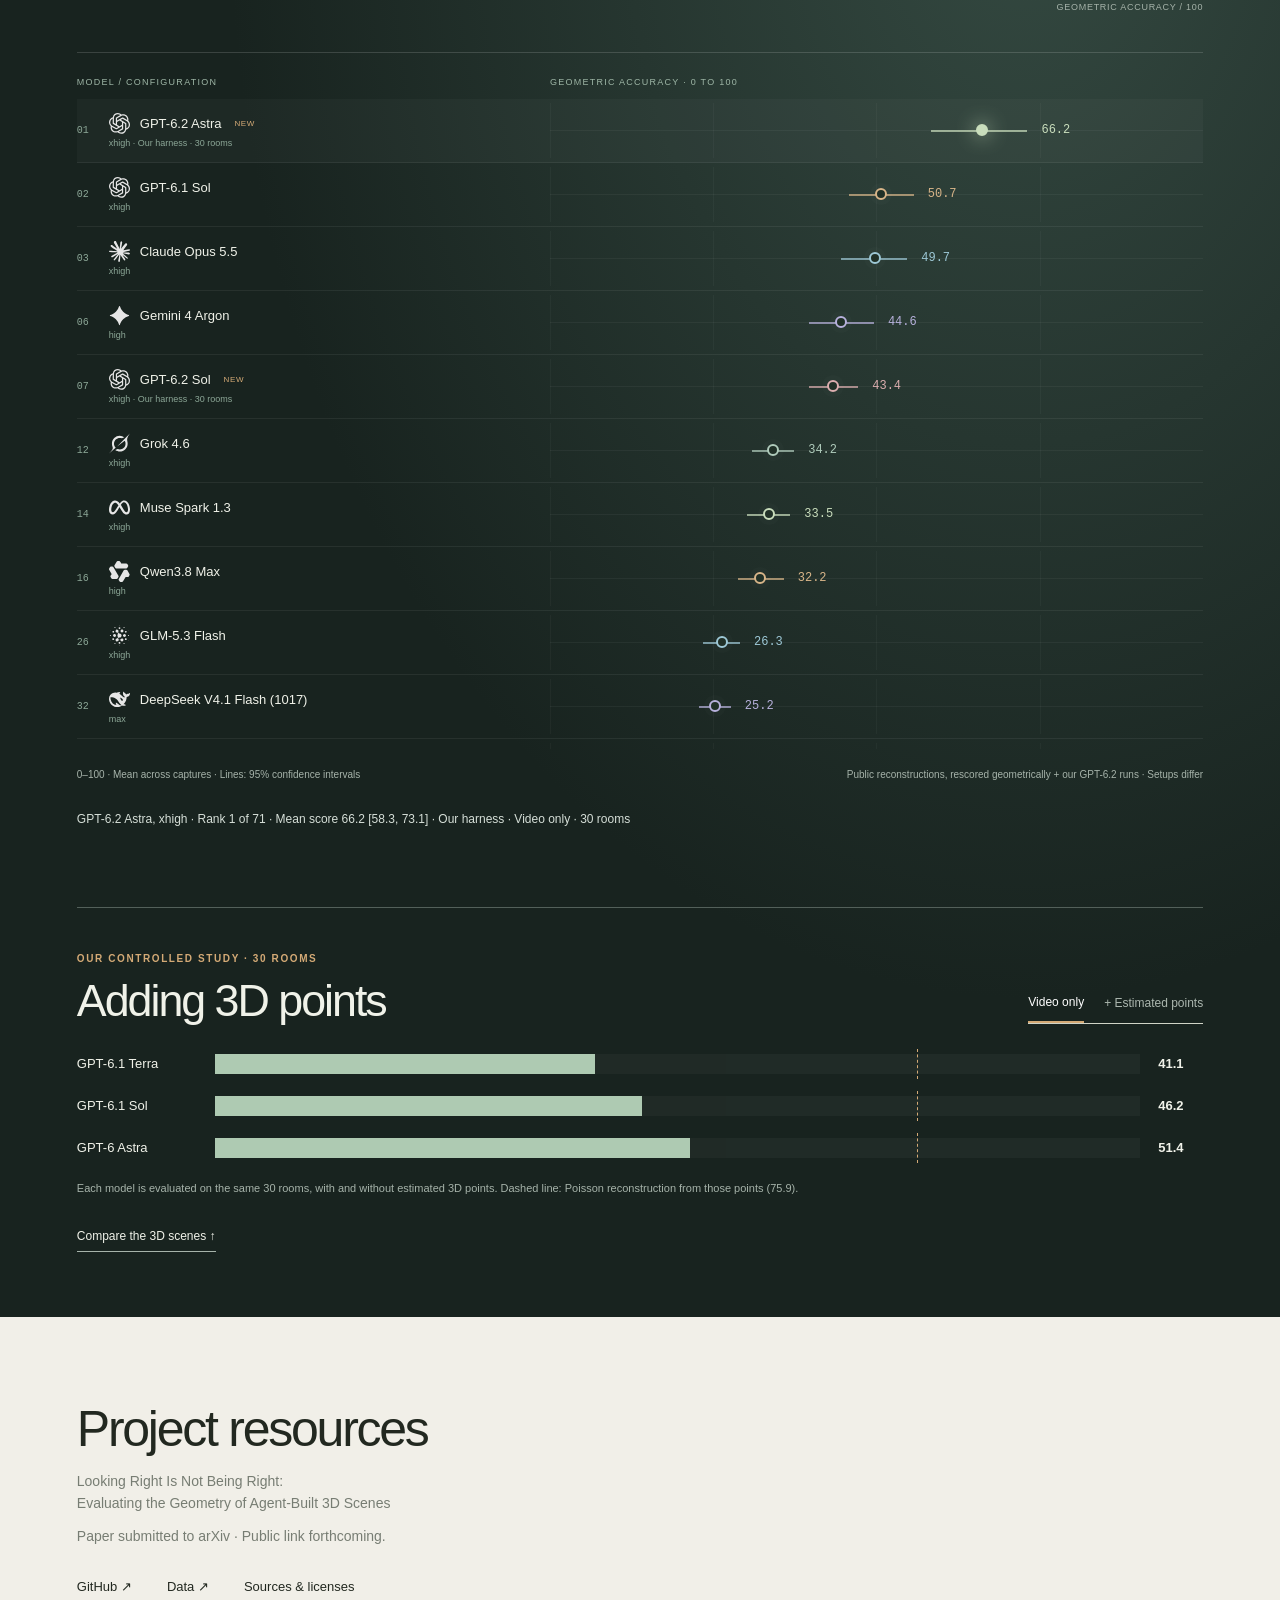
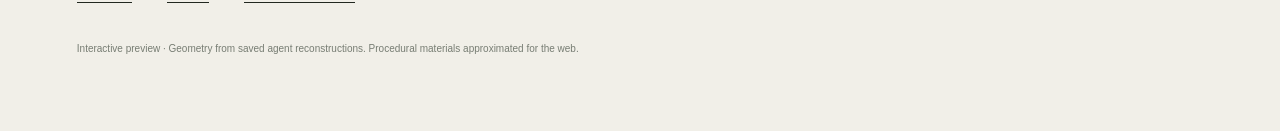
==== commit 412a8439: "Revert "Add Claude Fable 5.2 video-only result to the geometry benchmark" This reverts commit 08c93c" ====
--- a/site/index.html
+++ b/site/index.html
@@ -7,6 +7,6 @@
 <div id="scan-compare" hidden><div class="scan-legend"><span>RECONSTRUCTION</span><span>LASER SCAN</span></div><label for="scan-split">Slide to compare the same space</label><input id="scan-split" type="range" min="0" max="100" value="50" aria-label="Reconstruction versus laser scan"><p>Same viewpoint and scale · Both cut at 1.25 m above the floor to expose the interior.</p></div><div class="reveal-row"><label><input id="reveal" type="checkbox" checked> Reveal with the video</label><small>Final reconstructions revealed along the video’s camera path.</small></div>
 <div class="truth"><div><h2>Compare with<br>the laser scan.</h2></div><div><button id="scan" aria-pressed="false">Compare with laser scan <span>↗</span></button><p>Check where walls and furniture line up.</p></div></div>
 </section>
-<section id="benchmark"><div class="section-top"><div><h2>Geometry benchmark</h2></div><p class="bench-note">72 model configurations.<br>Now including Claude Fable 5.2.</p></div><div class="board-top"><span>Geometric accuracy <b>↑</b></span><div><button id="families" class="active">Highlights</button><button id="all">All configurations</button></div><a href="benchmark.json" download>Data ↓</a></div><div id="leader-focus" aria-live="polite"></div><div class="map-label"><span>MODEL / CONFIGURATION</span><span>GEOMETRIC ACCURACY · 0 TO 100</span></div><div id="chart" aria-label="Geometric accuracy by model family"></div><div class="board-foot"><span>0–100 · Mean across captures · Lines: 95% confidence intervals</span><span>Public reconstructions, rescored geometrically + our video-only runs · Setups differ</span></div><p class="benchmark-detail" id="detail" aria-live="polite">Select a model to explore its score and uncertainty.</p>
+<section id="benchmark"><div class="section-top"><div><h2>Geometry benchmark</h2></div><p class="bench-note">71 model configurations.<br>Now including GPT-6.2 Sol &amp; Astra.</p></div><div class="board-top"><span>Geometric accuracy <b>↑</b></span><div><button id="families" class="active">Highlights</button><button id="all">All configurations</button></div><a href="benchmark.json" download>Data ↓</a></div><div id="leader-focus" aria-live="polite"></div><div class="map-label"><span>MODEL / CONFIGURATION</span><span>GEOMETRIC ACCURACY · 0 TO 100</span></div><div id="chart" aria-label="Geometric accuracy by model family"></div><div class="board-foot"><span>0–100 · Mean across captures · Lines: 95% confidence intervals</span><span>Public reconstructions, rescored geometrically + our GPT-6.2 runs · Setups differ</span></div><p class="benchmark-detail" id="detail" aria-live="polite">Select a model to explore its score and uncertainty.</p>
 <div class="study"><span class="kicker">OUR CONTROLLED STUDY · 30 ROOMS</span><div class="study-heading"><h2>Adding 3D points</h2><div class="conditions"><button data-study="video" class="active">Video only</button><button data-study="points">+ Estimated points</button></div></div><div id="study-bars"></div><p class="study-note">Each model is evaluated on the same 30 rooms, with and without estimated 3D points. Dashed line: Poisson reconstruction from those points (75.9).</p><a class="back-link" href="#compare" id="try-points">Compare the 3D scenes ↑</a></div></section>
 <footer><h2>Project resources</h2><p class="paper-title">Looking Right Is Not Being Right:<br>Evaluating the Geometry of Agent-Built 3D Scenes</p><p id="paper-status">Paper submitted to arXiv · Public link forthcoming.</p><div><a href="https://github.com/Albertlongzi/looking-right-being-right" target="_blank" rel="noopener">GitHub ↗</a><a href="https://huggingface.co/datasets/Zylong/looking-right-being-right" target="_blank" rel="noopener">Data ↗</a><a href="credits.html">Sources &amp; licenses</a></div><small>Interactive preview · Geometry from saved agent reconstructions. Procedural materials approximated for the web.</small></footer></main><script type="module" src="page.js"></script></body></html>
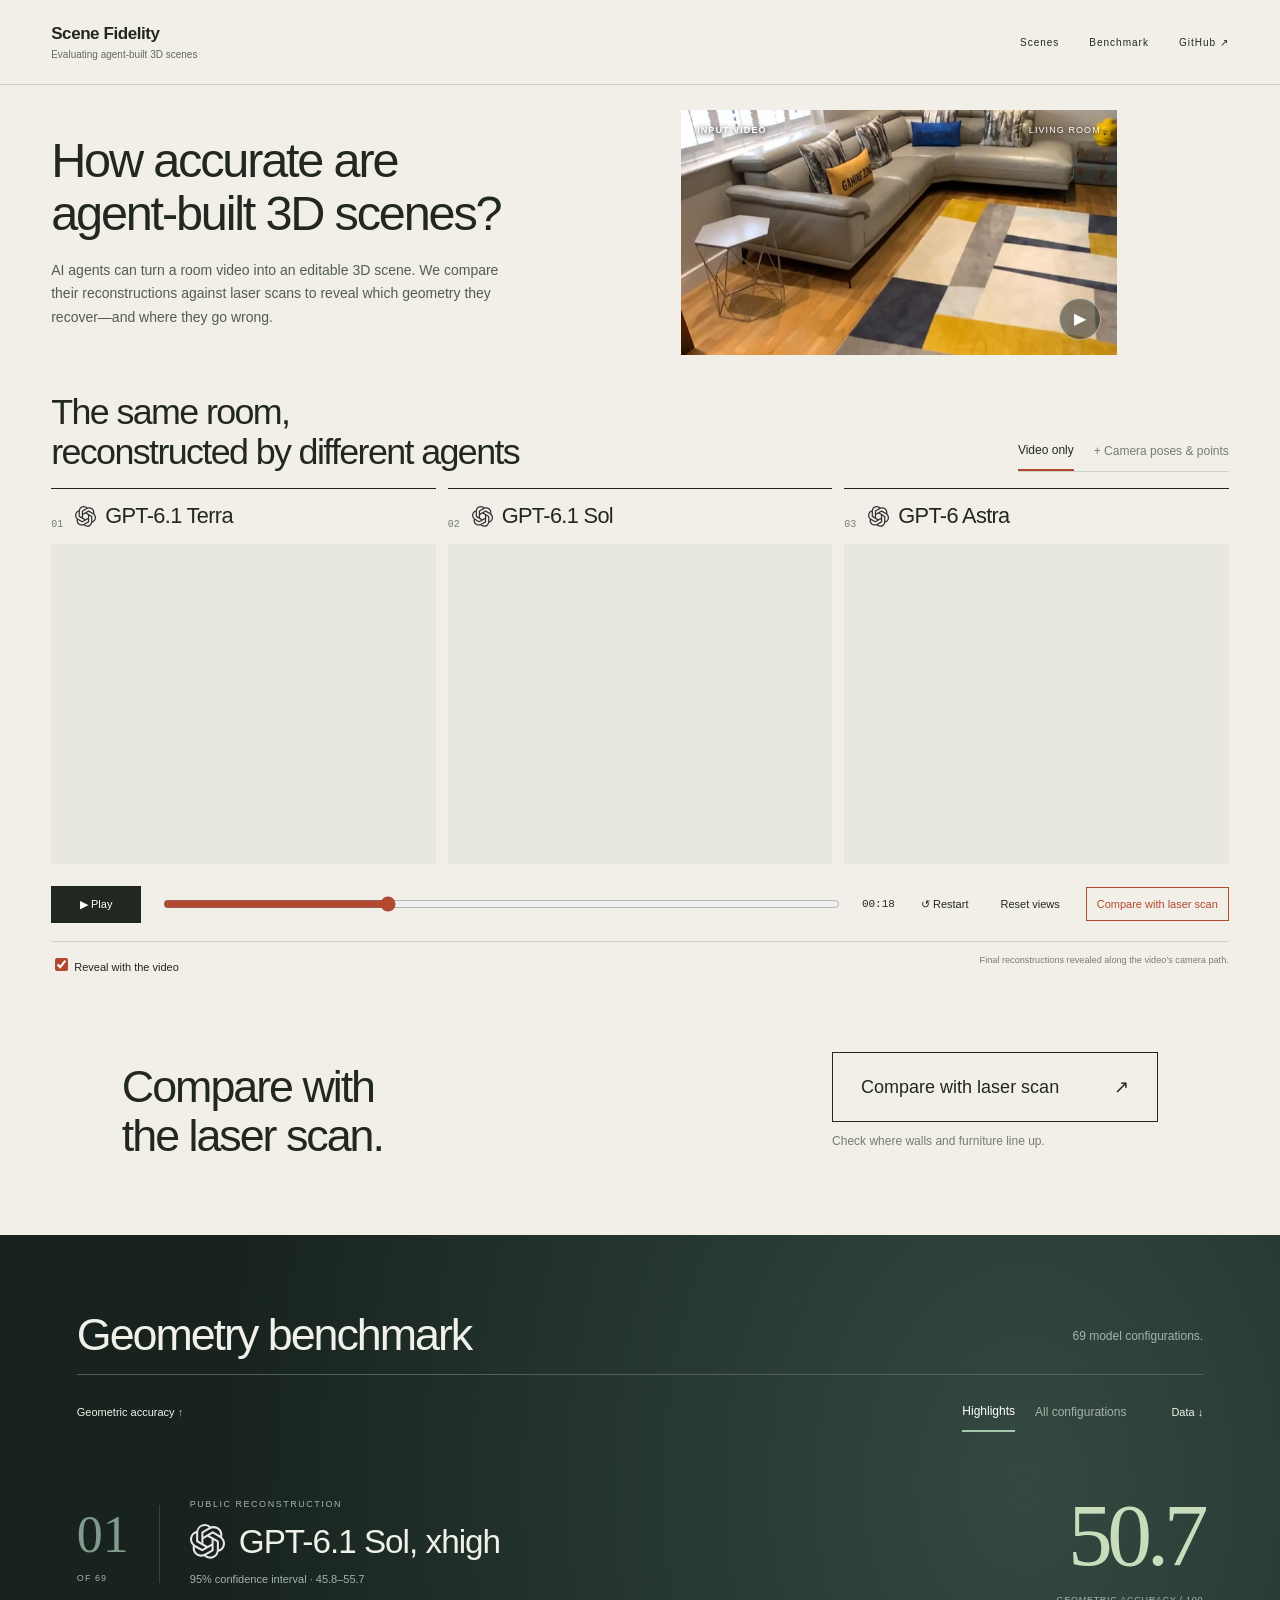
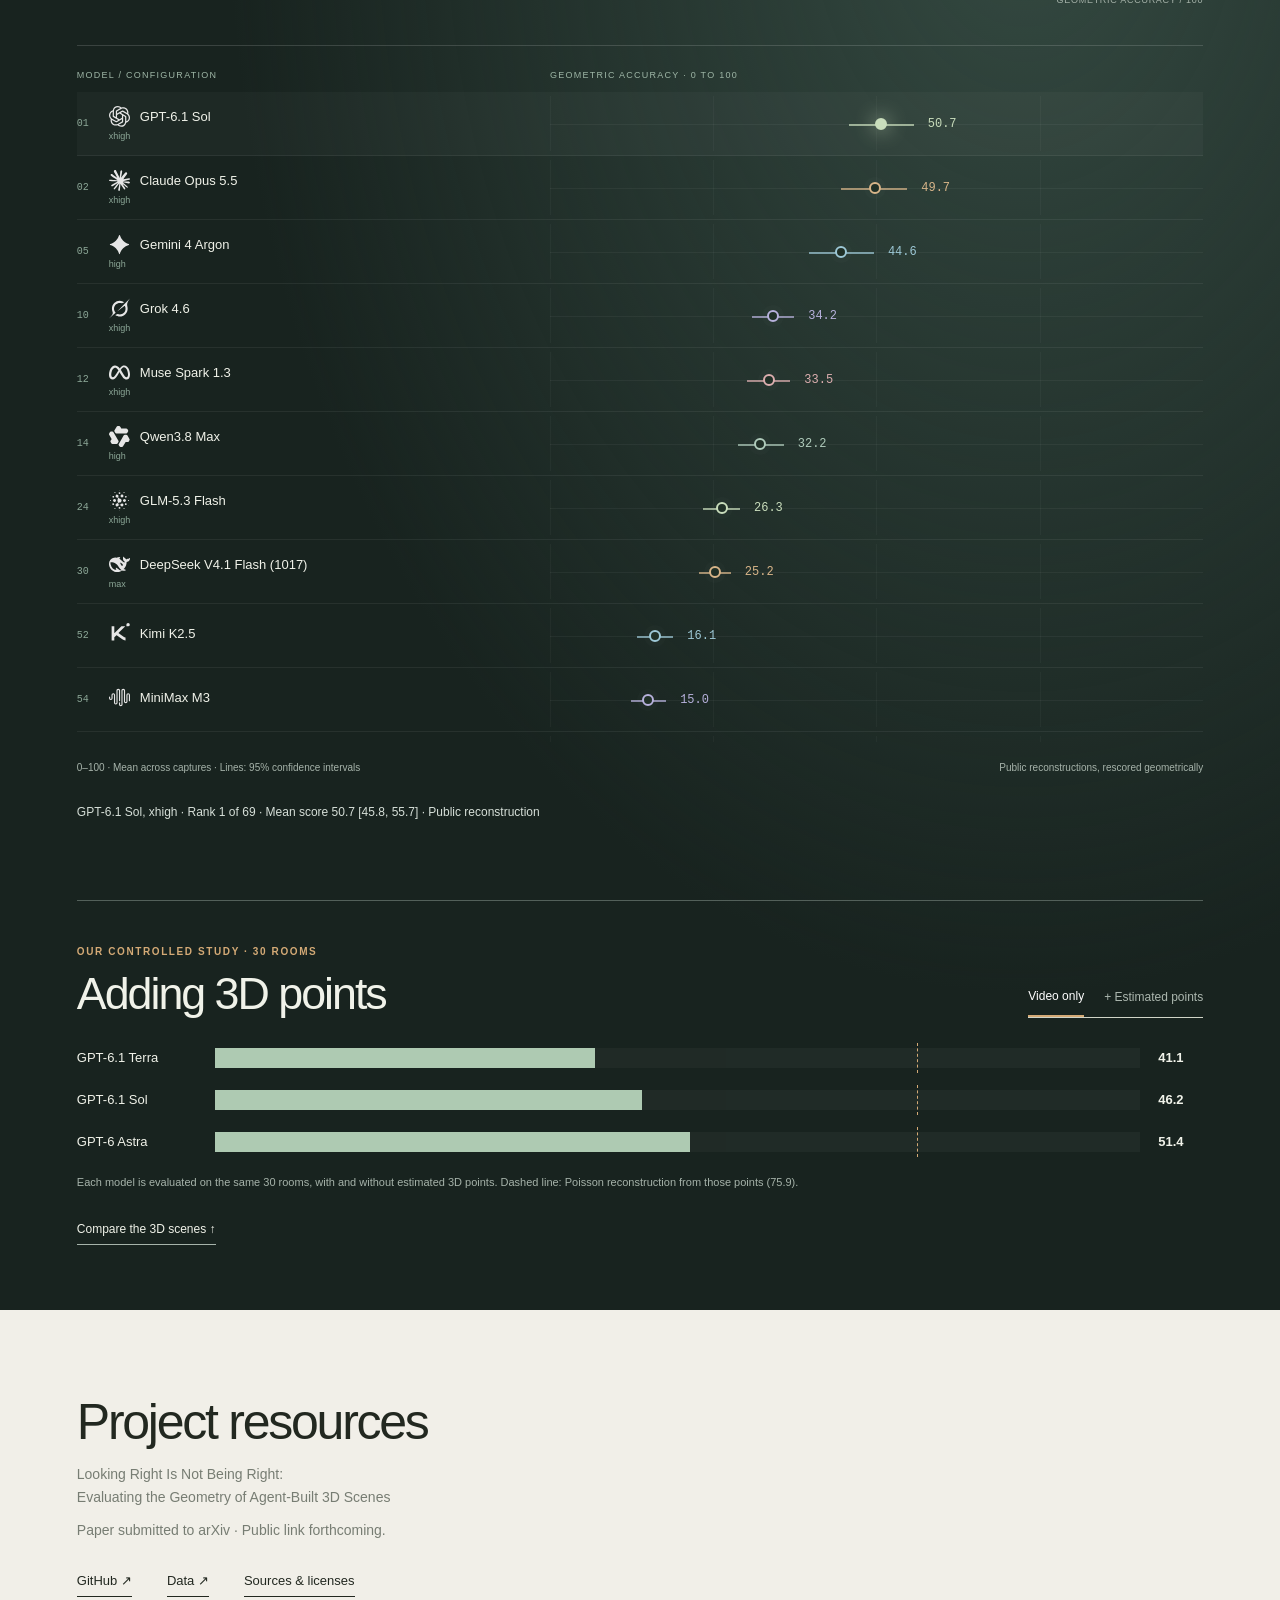
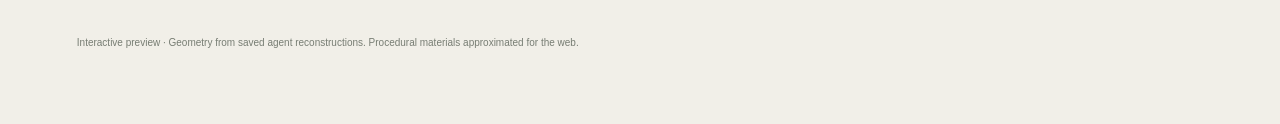
==== commit b0e20658: "Limit the benchmark to public reconstruction configurations" ====
--- a/site/index.html
+++ b/site/index.html
@@ -7,6 +7,6 @@
 <div id="scan-compare" hidden><div class="scan-legend"><span>RECONSTRUCTION</span><span>LASER SCAN</span></div><label for="scan-split">Slide to compare the same space</label><input id="scan-split" type="range" min="0" max="100" value="50" aria-label="Reconstruction versus laser scan"><p>Same viewpoint and scale · Both cut at 1.25 m above the floor to expose the interior.</p></div><div class="reveal-row"><label><input id="reveal" type="checkbox" checked> Reveal with the video</label><small>Final reconstructions revealed along the video’s camera path.</small></div>
 <div class="truth"><div><h2>Compare with<br>the laser scan.</h2></div><div><button id="scan" aria-pressed="false">Compare with laser scan <span>↗</span></button><p>Check where walls and furniture line up.</p></div></div>
 </section>
-<section id="benchmark"><div class="section-top"><div><h2>Geometry benchmark</h2></div><p class="bench-note">71 model configurations.<br>Now including GPT-6.2 Sol &amp; Astra.</p></div><div class="board-top"><span>Geometric accuracy <b>↑</b></span><div><button id="families" class="active">Highlights</button><button id="all">All configurations</button></div><a href="benchmark.json" download>Data ↓</a></div><div id="leader-focus" aria-live="polite"></div><div class="map-label"><span>MODEL / CONFIGURATION</span><span>GEOMETRIC ACCURACY · 0 TO 100</span></div><div id="chart" aria-label="Geometric accuracy by model family"></div><div class="board-foot"><span>0–100 · Mean across captures · Lines: 95% confidence intervals</span><span>Public reconstructions, rescored geometrically + our GPT-6.2 runs · Setups differ</span></div><p class="benchmark-detail" id="detail" aria-live="polite">Select a model to explore its score and uncertainty.</p>
+<section id="benchmark"><div class="section-top"><div><h2>Geometry benchmark</h2></div><p class="bench-note">69 model configurations.</p></div><div class="board-top"><span>Geometric accuracy <b>↑</b></span><div><button id="families" class="active">Highlights</button><button id="all">All configurations</button></div><a href="benchmark.json" download>Data ↓</a></div><div id="leader-focus" aria-live="polite"></div><div class="map-label"><span>MODEL / CONFIGURATION</span><span>GEOMETRIC ACCURACY · 0 TO 100</span></div><div id="chart" aria-label="Geometric accuracy by model family"></div><div class="board-foot"><span>0–100 · Mean across captures · Lines: 95% confidence intervals</span><span>Public reconstructions, rescored geometrically</span></div><p class="benchmark-detail" id="detail" aria-live="polite">Select a model to explore its score and uncertainty.</p>
 <div class="study"><span class="kicker">OUR CONTROLLED STUDY · 30 ROOMS</span><div class="study-heading"><h2>Adding 3D points</h2><div class="conditions"><button data-study="video" class="active">Video only</button><button data-study="points">+ Estimated points</button></div></div><div id="study-bars"></div><p class="study-note">Each model is evaluated on the same 30 rooms, with and without estimated 3D points. Dashed line: Poisson reconstruction from those points (75.9).</p><a class="back-link" href="#compare" id="try-points">Compare the 3D scenes ↑</a></div></section>
 <footer><h2>Project resources</h2><p class="paper-title">Looking Right Is Not Being Right:<br>Evaluating the Geometry of Agent-Built 3D Scenes</p><p id="paper-status">Paper submitted to arXiv · Public link forthcoming.</p><div><a href="https://github.com/Albertlongzi/looking-right-being-right" target="_blank" rel="noopener">GitHub ↗</a><a href="https://huggingface.co/datasets/Zylong/looking-right-being-right" target="_blank" rel="noopener">Data ↗</a><a href="credits.html">Sources &amp; licenses</a></div><small>Interactive preview · Geometry from saved agent reconstructions. Procedural materials approximated for the web.</small></footer></main><script type="module" src="page.js"></script></body></html>
